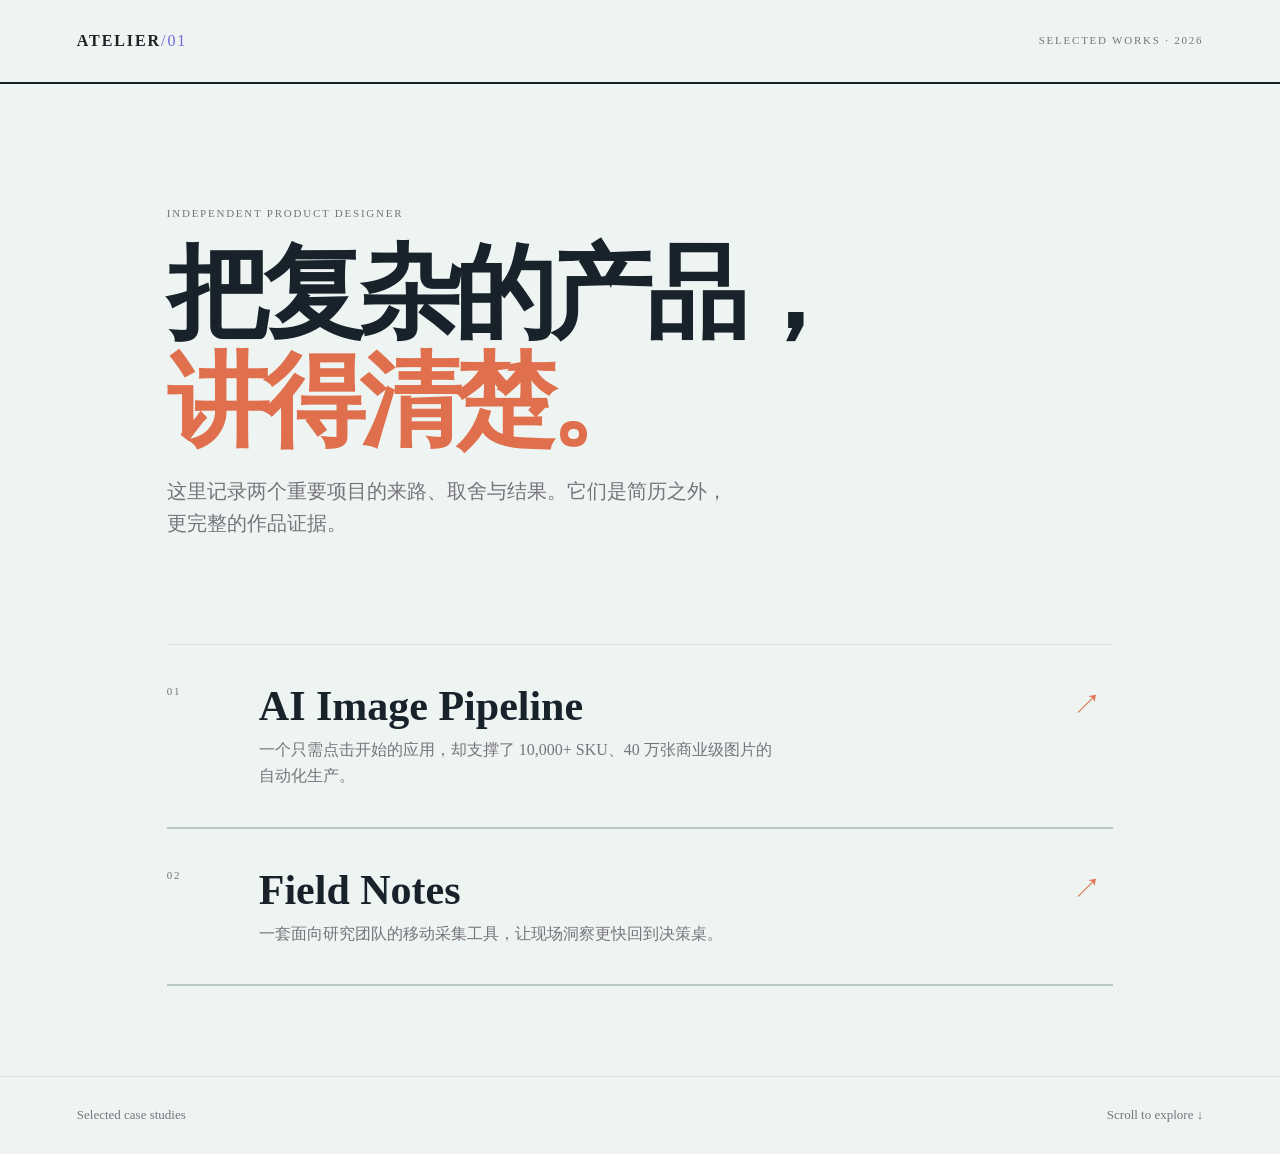
==== docs/index.html @ da555381 "Move site to GitHub Pages docs directory" ====
<!doctype html>
<html lang="zh-CN">
<head>
  <meta charset="utf-8" />
  <meta name="viewport" content="width=device-width, initial-scale=1" />
  <title>Atelier — Portfolio</title>
  <link rel="stylesheet" href="styles.css" /><link rel="stylesheet" href="theme.css" />
</head>
<body>
  <header class="topbar"><a class="brand" href="index.html">ATELIER<span>/01</span></a><span class="eyebrow">SELECTED WORKS · 2026</span></header>
  <main>
    <section class="hero"><p class="eyebrow">Independent product designer</p><h1>把复杂的产品，<em>讲得清楚。</em></h1><p class="intro">这里记录两个重要项目的来路、取舍与结果。它们是简历之外，更完整的作品证据。</p></section>
    <section class="project-list">
      <a class="project-card" href="project-1.html"><span class="index">01</span><div><h2>AI Image Pipeline</h2><p>一个只需点击开始的应用，却支撑了 10,000+ SKU、40 万张商业级图片的自动化生产。</p></div><span class="arrow">↗</span></a>
      <a class="project-card" href="project-2.html"><span class="index">02</span><div><h2>Field Notes</h2><p>一套面向研究团队的移动采集工具，让现场洞察更快回到决策桌。</p></div><span class="arrow">↗</span></a>
    </section>
  </main>
  <footer><span>Selected case studies</span><span>Scroll to explore ↓</span></footer>
</body></html>
---- docs/styles.css ----
:root{--ink:#202027;--muted:#77737d;--line:#dedbe2;--paper:#f8f7f4;--accent:#7267d8}*{box-sizing:border-box}body{margin:0;background:var(--paper);color:var(--ink);font-family:Arial,"PingFang SC",sans-serif;line-height:1.6}.topbar,footer{display:flex;justify-content:space-between;align-items:center;padding:28px 6vw;border-bottom:1px solid var(--line)}footer{border-top:1px solid var(--line);border-bottom:0;margin-top:90px;color:var(--muted);font-size:13px}.brand{font-weight:800;letter-spacing:.12em;color:var(--ink);text-decoration:none}.brand span{color:var(--accent);font-weight:400}.eyebrow,.index{font-size:11px;letter-spacing:.16em;text-transform:uppercase;color:var(--muted)}main{max-width:1100px;margin:auto;padding:0 6vw}.hero{padding:110px 0 85px;max-width:740px}.hero h1,.detail-head h1{font-size:clamp(48px,8vw,106px);line-height:1.05;letter-spacing:-.06em;margin:18px 0}.hero em{font-style:normal;color:var(--accent)}.intro,.lede{font-size:20px;color:var(--muted);max-width:560px}.project-list{border-top:1px solid var(--line)}.project-card{display:grid;grid-template-columns:70px 1fr 40px;gap:22px;padding:38px 0;border-bottom:1px solid var(--line);text-decoration:none;color:inherit;align-items:start;transition:.2s}.project-card:hover{padding-left:12px}.project-card h2{font-size:42px;line-height:1.1;margin:0 0 8px}.project-card p{margin:0;color:var(--muted);max-width:520px}.arrow{font-size:28px;color:var(--accent)}.back,footer a{color:var(--ink);text-decoration:none}.detail{padding-top:76px}.detail-head{max-width:800px}.visual{height:420px;margin:64px 0 100px;display:grid;place-items:center;background:#ece8f8;overflow:hidden}.visual-flow{background:linear-gradient(135deg,#d9d1f4,#f3d9cd)}.visual-notes{background:linear-gradient(135deg,#d5ebea,#f6e7c7)}.mock-window{width:58%;height:58%;background:#fff;border-radius:14px;padding:22px;box-shadow:0 20px 50px #4b3d5c2b}.mock-window>span{display:inline-block;width:8px;height:8px;border-radius:50%;background:#d8d3dc;margin-right:5px}.mock-lines{margin-top:25px;height:70%;background:repeating-linear-gradient(#f0eef4 0 2px,transparent 2px 28px)}.phone{width:190px;height:350px;border:10px solid #292834;border-radius:30px;background:#fff;padding:14px;box-shadow:0 25px 45px #37564b35}.phone-screen{display:flex;flex-direction:column;gap:13px;font-size:12px}.note-line{display:block;height:8px;background:#c7ddda;border-radius:10px}.note-line.short{width:62%}.photo-block{height:120px;border-radius:10px;background:linear-gradient(135deg,#f3bc83,#87b7ae)}.copy-grid{display:grid;grid-template-columns:1fr 1fr;gap:70px;padding:60px 0;border-top:1px solid var(--line)}h2{font-size:32px;line-height:1.2;margin:12px 0}h3{font-size:24px;margin:12px 0}p{color:var(--muted)}.split{display:grid;grid-template-columns:1fr 1fr;gap:70px;padding:60px 0;border-top:1px solid var(--line)}ul{padding-left:18px;color:var(--muted)}li{margin:8px 0}.metric{display:flex;align-items:baseline;gap:14px;border-top:1px solid var(--line);padding:16px 0}.metric strong{font-size:30px;color:var(--accent)}.metric span{color:var(--muted);font-size:13px}.gallery{padding:60px 0;border-top:1px solid var(--line)}.tiles{display:grid;grid-template-columns:repeat(3,1fr);gap:16px}.tile{height:180px;border-radius:10px;padding:20px;font-weight:700}.lavender{background:#ddd8f5}.peach{background:#f4d8c9}.mint{background:#d5e9df}.sky{background:#d5e9f1}.butter{background:#f4e6b8}.rose{background:#f1d5dc}.architecture{display:flex;gap:10px;align-items:center;margin:20px 0}.architecture span{padding:12px 16px;border:1px solid var(--line);border-radius:8px;background:#fff}.architecture i{color:var(--accent)}@media(max-width:700px){.copy-grid,.split{grid-template-columns:1fr;gap:20px}.tiles{grid-template-columns:1fr}.visual{height:300px}.project-card h2{font-size:32px}}
---- docs/theme.css ----
﻿body{background:#eef4f1;color:#17222b;font-family:Georgia,"Songti SC",serif}.topbar{border-bottom:2px solid #17222b}.project-card{border-bottom:2px solid #b9c8c7}.hero em,.arrow,.metric strong{color:#e06f4e}.tile{border-radius:0;border:1px solid #9eb2b0}
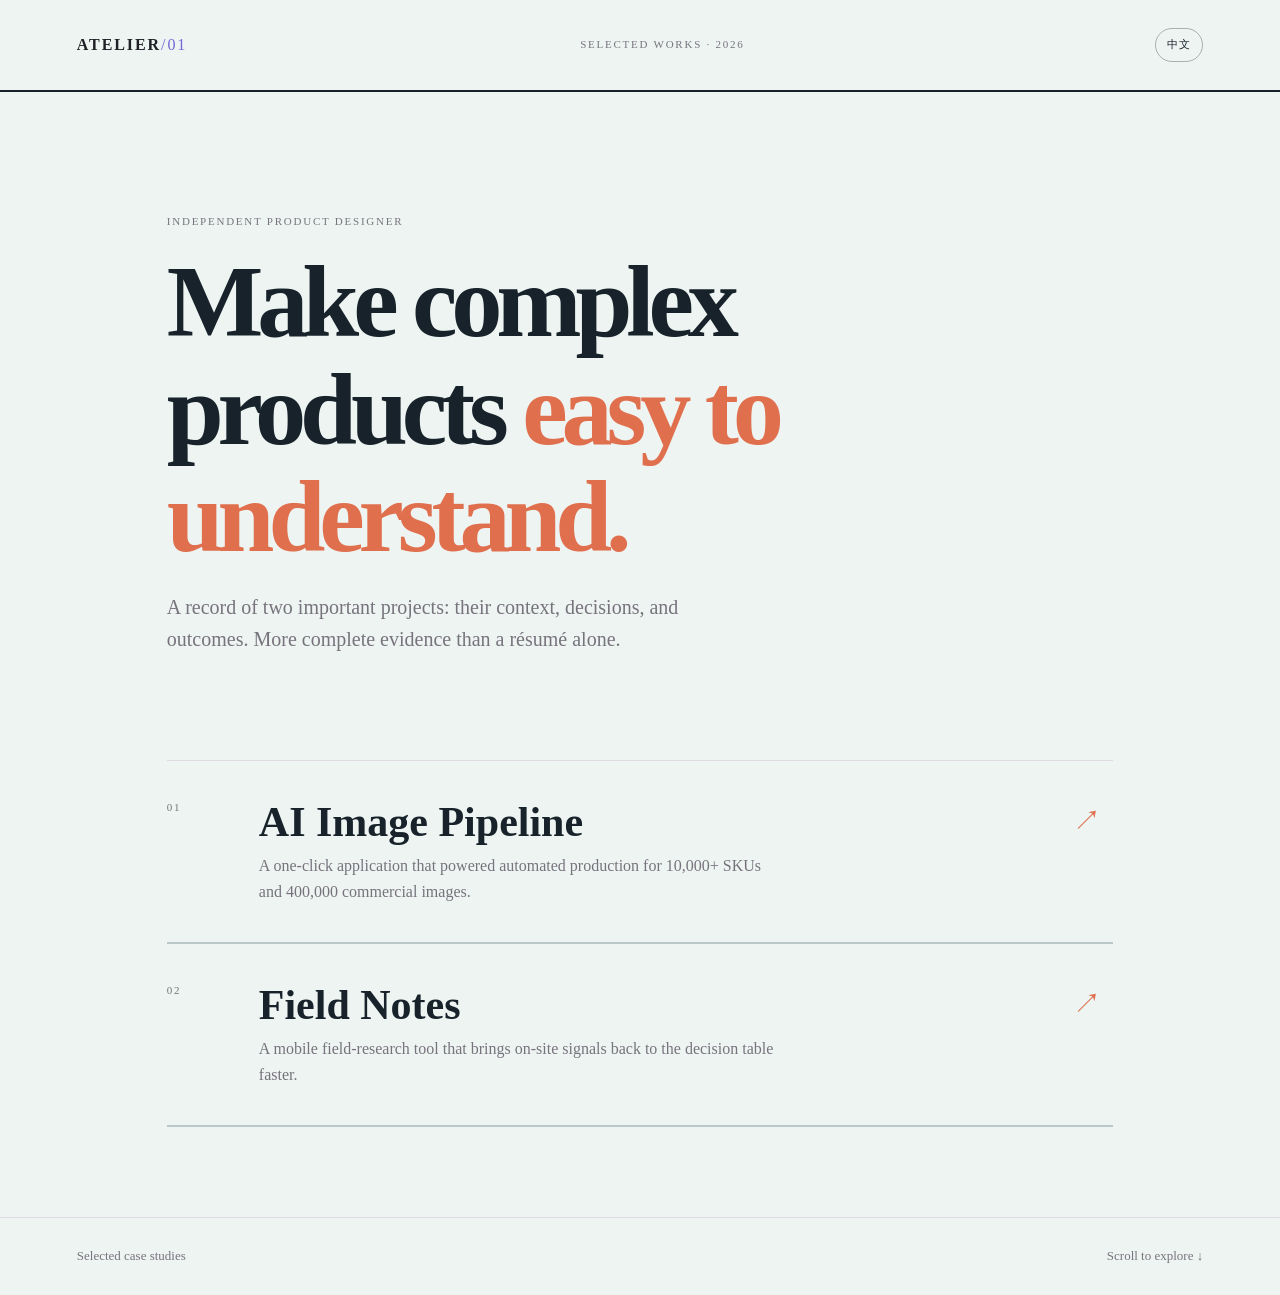
==== commit 5c2a22f8: "更新英文版本" ====
--- a/docs/index.html
+++ b/docs/index.html
@@ -5,7 +5,7 @@
   <meta name="viewport" content="width=device-width, initial-scale=1" />
   <title>Atelier — Portfolio</title>
   <link rel="stylesheet" href="styles.css" /><link rel="stylesheet" href="theme.css" />
-</head>
+<link rel="stylesheet" href="language-switcher.css"><script defer src="language-switcher.js"></script></head>
 <body>
   <header class="topbar"><a class="brand" href="index.html">ATELIER<span>/01</span></a><span class="eyebrow">SELECTED WORKS · 2026</span></header>
   <main>
--- a/docs/styles.css
+++ b/docs/styles.css
@@ -1 +1 @@
-:root{--ink:#202027;--muted:#77737d;--line:#dedbe2;--paper:#f8f7f4;--accent:#7267d8}*{box-sizing:border-box}body{margin:0;background:var(--paper);color:var(--ink);font-family:Arial,"PingFang SC",sans-serif;line-height:1.6}.topbar,footer{display:flex;justify-content:space-between;align-items:center;padding:28px 6vw;border-bottom:1px solid var(--line)}footer{border-top:1px solid var(--line);border-bottom:0;margin-top:90px;color:var(--muted);font-size:13px}.brand{font-weight:800;letter-spacing:.12em;color:var(--ink);text-decoration:none}.brand span{color:var(--accent);font-weight:400}.eyebrow,.index{font-size:11px;letter-spacing:.16em;text-transform:uppercase;color:var(--muted)}main{max-width:1100px;margin:auto;padding:0 6vw}.hero{padding:110px 0 85px;max-width:740px}.hero h1,.detail-head h1{font-size:clamp(48px,8vw,106px);line-height:1.05;letter-spacing:-.06em;margin:18px 0}.hero em{font-style:normal;color:var(--accent)}.intro,.lede{font-size:20px;color:var(--muted);max-width:560px}.project-list{border-top:1px solid var(--line)}.project-card{display:grid;grid-template-columns:70px 1fr 40px;gap:22px;padding:38px 0;border-bottom:1px solid var(--line);text-decoration:none;color:inherit;align-items:start;transition:.2s}.project-card:hover{padding-left:12px}.project-card h2{font-size:42px;line-height:1.1;margin:0 0 8px}.project-card p{margin:0;color:var(--muted);max-width:520px}.arrow{font-size:28px;color:var(--accent)}.back,footer a{color:var(--ink);text-decoration:none}.detail{padding-top:76px}.detail-head{max-width:800px}.visual{height:420px;margin:64px 0 100px;display:grid;place-items:center;background:#ece8f8;overflow:hidden}.visual-flow{background:linear-gradient(135deg,#d9d1f4,#f3d9cd)}.visual-notes{background:linear-gradient(135deg,#d5ebea,#f6e7c7)}.mock-window{width:58%;height:58%;background:#fff;border-radius:14px;padding:22px;box-shadow:0 20px 50px #4b3d5c2b}.mock-window>span{display:inline-block;width:8px;height:8px;border-radius:50%;background:#d8d3dc;margin-right:5px}.mock-lines{margin-top:25px;height:70%;background:repeating-linear-gradient(#f0eef4 0 2px,transparent 2px 28px)}.phone{width:190px;height:350px;border:10px solid #292834;border-radius:30px;background:#fff;padding:14px;box-shadow:0 25px 45px #37564b35}.phone-screen{display:flex;flex-direction:column;gap:13px;font-size:12px}.note-line{display:block;height:8px;background:#c7ddda;border-radius:10px}.note-line.short{width:62%}.photo-block{height:120px;border-radius:10px;background:linear-gradient(135deg,#f3bc83,#87b7ae)}.copy-grid{display:grid;grid-template-columns:1fr 1fr;gap:70px;padding:60px 0;border-top:1px solid var(--line)}h2{font-size:32px;line-height:1.2;margin:12px 0}h3{font-size:24px;margin:12px 0}p{color:var(--muted)}.split{display:grid;grid-template-columns:1fr 1fr;gap:70px;padding:60px 0;border-top:1px solid var(--line)}ul{padding-left:18px;color:var(--muted)}li{margin:8px 0}.metric{display:flex;align-items:baseline;gap:14px;border-top:1px solid var(--line);padding:16px 0}.metric strong{font-size:30px;color:var(--accent)}.metric span{color:var(--muted);font-size:13px}.gallery{padding:60px 0;border-top:1px solid var(--line)}.tiles{display:grid;grid-template-columns:repeat(3,1fr);gap:16px}.tile{height:180px;border-radius:10px;padding:20px;font-weight:700}.lavender{background:#ddd8f5}.peach{background:#f4d8c9}.mint{background:#d5e9df}.sky{background:#d5e9f1}.butter{background:#f4e6b8}.rose{background:#f1d5dc}.architecture{display:flex;gap:10px;align-items:center;margin:20px 0}.architecture span{padding:12px 16px;border:1px solid var(--line);border-radius:8px;background:#fff}.architecture i{color:var(--accent)}@media(max-width:700px){.copy-grid,.split{grid-template-columns:1fr;gap:20px}.tiles{grid-template-columns:1fr}.visual{height:300px}.project-card h2{font-size:32px}}
+:root{--ink:#202027;--muted:#77737d;--line:#dedbe2;--paper:#f8f7f4;--accent:#7267d8}*{box-sizing:border-box}body{margin:0;background:var(--paper);color:var(--ink);font-family:Arial,"PingFang SC",sans-serif;line-height:1.6}.topbar,footer{display:flex;justify-content:space-between;align-items:center;padding:28px 6vw;border-bottom:1px solid var(--line)}footer{border-top:1px solid var(--line);border-bottom:0;margin-top:90px;color:var(--muted);font-size:13px}.brand{font-weight:800;letter-spacing:.12em;color:var(--ink);text-decoration:none}.brand span{color:var(--accent);font-weight:400}.eyebrow,.index{font-size:11px;letter-spacing:.16em;text-transform:uppercase;color:var(--muted)}main{max-width:1100px;margin:auto;padding:0 6vw}.hero{padding:110px 0 85px;max-width:740px}.hero h1,.detail-head h1{font-size:clamp(48px,8vw,106px);line-height:1.05;letter-spacing:-.06em;margin:18px 0}.hero em{font-style:normal;color:var(--accent)}.intro,.lede{font-size:20px;color:var(--muted);max-width:560px}.project-list{border-top:1px solid var(--line)}.project-card{display:grid;grid-template-columns:70px 1fr 40px;gap:22px;padding:38px 0;border-bottom:1px solid var(--line);text-decoration:none;color:inherit;align-items:start;transition:.2s}.project-card:hover{padding-left:12px}.project-card h2{font-size:42px;line-height:1.1;margin:0 0 8px}.project-card p{margin:0;color:var(--muted);max-width:520px}.arrow{font-size:28px;color:var(--accent)}.back,footer a{color:var(--ink);text-decoration:none}.detail{padding-top:76px}.detail-head{max-width:800px}.visual{height:420px;margin:64px 0 100px;display:grid;place-items:center;background:#ece8f8;overflow:hidden}.visual-flow{background:linear-gradient(135deg,#d9d1f4,#f3d9cd)}.visual-notes{background:linear-gradient(135deg,#d5ebea,#f6e7c7)}.mock-window{width:58%;height:58%;background:#fff;border-radius:14px;padding:22px;box-shadow:0 20px 50px #4b3d5c2b}.mock-window>span{display:inline-block;width:8px;height:8px;border-radius:50%;background:#d8d3dc;margin-right:5px}.mock-lines{margin-top:25px;height:70%;background:repeating-linear-gradient(#f0eef4 0 2px,transparent 2px 28px)}.phone{width:190px;height:350px;border:10px solid #292834;border-radius:30px;background:#fff;padding:14px;box-shadow:0 25px 45px #37564b35}.phone-screen{display:flex;flex-direction:column;gap:13px;font-size:12px}.note-line{display:block;height:8px;background:#c7ddda;border-radius:10px}.note-line.short{width:62%}.photo-block{height:120px;border-radius:10px;background:linear-gradient(135deg,#f3bc83,#87b7ae)}.copy-grid{display:grid;grid-template-columns:1fr 1fr;gap:70px;padding:60px 0;border-top:1px solid var(--line)}h2{font-size:32px;line-height:1.2;margin:12px 0}h3{font-size:24px;margin:12px 0}p{color:var(--muted)}.split{display:grid;grid-template-columns:1fr 1fr;gap:70px;padding:60px 0;border-top:1px solid var(--line)}ul{padding-left:18px;color:var(--muted)}li{margin:8px 0}.metric{display:flex;align-items:baseline;gap:14px;border-top:1px solid var(--line);padding:16px 0}.metric strong{font-size:30px;color:var(--accent)}.metric span{color:var(--muted);font-size:13px}.gallery{padding:60px 0;border-top:1px solid var(--line)}.tiles{display:grid;grid-template-columns:repeat(3,1fr);gap:16px}.tile{height:180px;border-radius:10px;padding:20px;font-weight:700}.lavender{background:#ddd8f5}.peach{background:#f4d8c9}.mint{background:#d5e9df}.sky{background:#d5e9f1}.butter{background:#f4e6b8}.rose{background:#f1d5dc}.architecture{display:flex;gap:10px;align-items:center;margin:20px 0}.architecture span{padding:12px 16px;border:1px solid var(--line);border-radius:8px;background:#fff}.architecture i{color:var(--accent)}.updating-page{min-height:calc(100vh - 250px);display:flex;flex-direction:column;justify-content:center}.updating-head{margin-bottom:54px}.update-notice{display:grid;grid-template-columns:90px minmax(0,650px);gap:32px;padding:42px 0 48px;border-top:2px solid var(--ink);border-bottom:1px solid var(--line)}.notice-mark{font-size:44px;line-height:1;color:var(--accent)}.update-notice h2{font-size:clamp(30px,4vw,46px);letter-spacing:-.04em;margin:10px 0 20px}.update-notice p{max-width:620px;margin:0 0 18px}.notice-rule{width:56px;border-top:2px solid var(--accent);margin:34px 0 24px}@media(max-width:700px){.copy-grid,.split{grid-template-columns:1fr;gap:20px}.tiles{grid-template-columns:1fr}.visual{height:300px}.project-card h2{font-size:32px}.updating-page{min-height:calc(100vh - 190px)}.update-notice{grid-template-columns:1fr;gap:18px}.notice-mark{font-size:32px}}
--- a/docs/language-switcher.css
+++ b/docs/language-switcher.css
@@ -0,0 +1 @@
+.lang-toggle{margin-left:18px;padding:7px 11px;border:1px solid rgba(23,34,43,.32);border-radius:999px;background:transparent;color:inherit;font:inherit;font-size:11px;letter-spacing:.08em;cursor:pointer;transition:background .2s ease,color .2s ease,border-color .2s ease}.lang-toggle:hover{background:#e06f4e;border-color:#e06f4e;color:#fff}.topbar{gap:16px}.topbar .lang-toggle{flex:none}.collection-section{border-top:2px solid #17222b;padding:70px 0 94px}.collection-section .flow-top{margin-bottom:30px}.collection-section .flow-top p:last-child{max-width:720px}.collection-grid{display:grid;grid-template-columns:minmax(0,1.28fr) minmax(0,.92fr);gap:18px;align-items:start}.collection-card{display:block;color:inherit;text-decoration:none}.collection-cover{position:relative;overflow:hidden;background:#e8e2d9;border-radius:15px;box-shadow:0 15px 32px rgba(23,34,43,.1),inset 1px 1px 0 rgba(255,255,255,.7)}.collection-wide .collection-cover{aspect-ratio:802.56/451.68}.collection-tall .collection-cover{aspect-ratio:768/586}.collection-cover:after{content:"";position:absolute;inset:0;background:linear-gradient(180deg,rgba(23,34,43,0) 55%,rgba(23,34,43,.34));opacity:.7;pointer-events:none;transition:opacity 220ms ease}.collection-cover img{width:100%;height:100%;display:block;object-fit:cover;transition:transform 400ms cubic-bezier(.22,.72,.22,1)}.collection-open{position:absolute;z-index:1;right:18px;bottom:16px;padding:7px 10px;border:1px solid rgba(255,255,255,.56);border-radius:999px;background:rgba(23,34,43,.32);color:#fff;font-size:10px;letter-spacing:.12em;text-transform:uppercase;backdrop-filter:blur(8px);-webkit-backdrop-filter:blur(8px)}.collection-info{display:flex;justify-content:space-between;gap:18px;align-items:start;padding:18px 4px 0}.collection-number{color:#e06f4e;font-size:11px;letter-spacing:.14em}.collection-info h3{margin:4px 0 2px;font-size:24px}.collection-info p{margin:0;font-size:13px}.collection-pages{padding-top:24px;color:#78837f;font-size:11px;letter-spacing:.12em;text-transform:uppercase;white-space:nowrap}@media(hover:hover){.collection-card:hover .collection-cover img{transform:scale(1.025)}.collection-card:hover .collection-cover:after{opacity:.95}}@media(max-width:700px){.collection-grid{grid-template-columns:1fr;gap:32px}}@media(max-width:600px){.lang-toggle{margin-left:10px;padding:6px 9px}}
